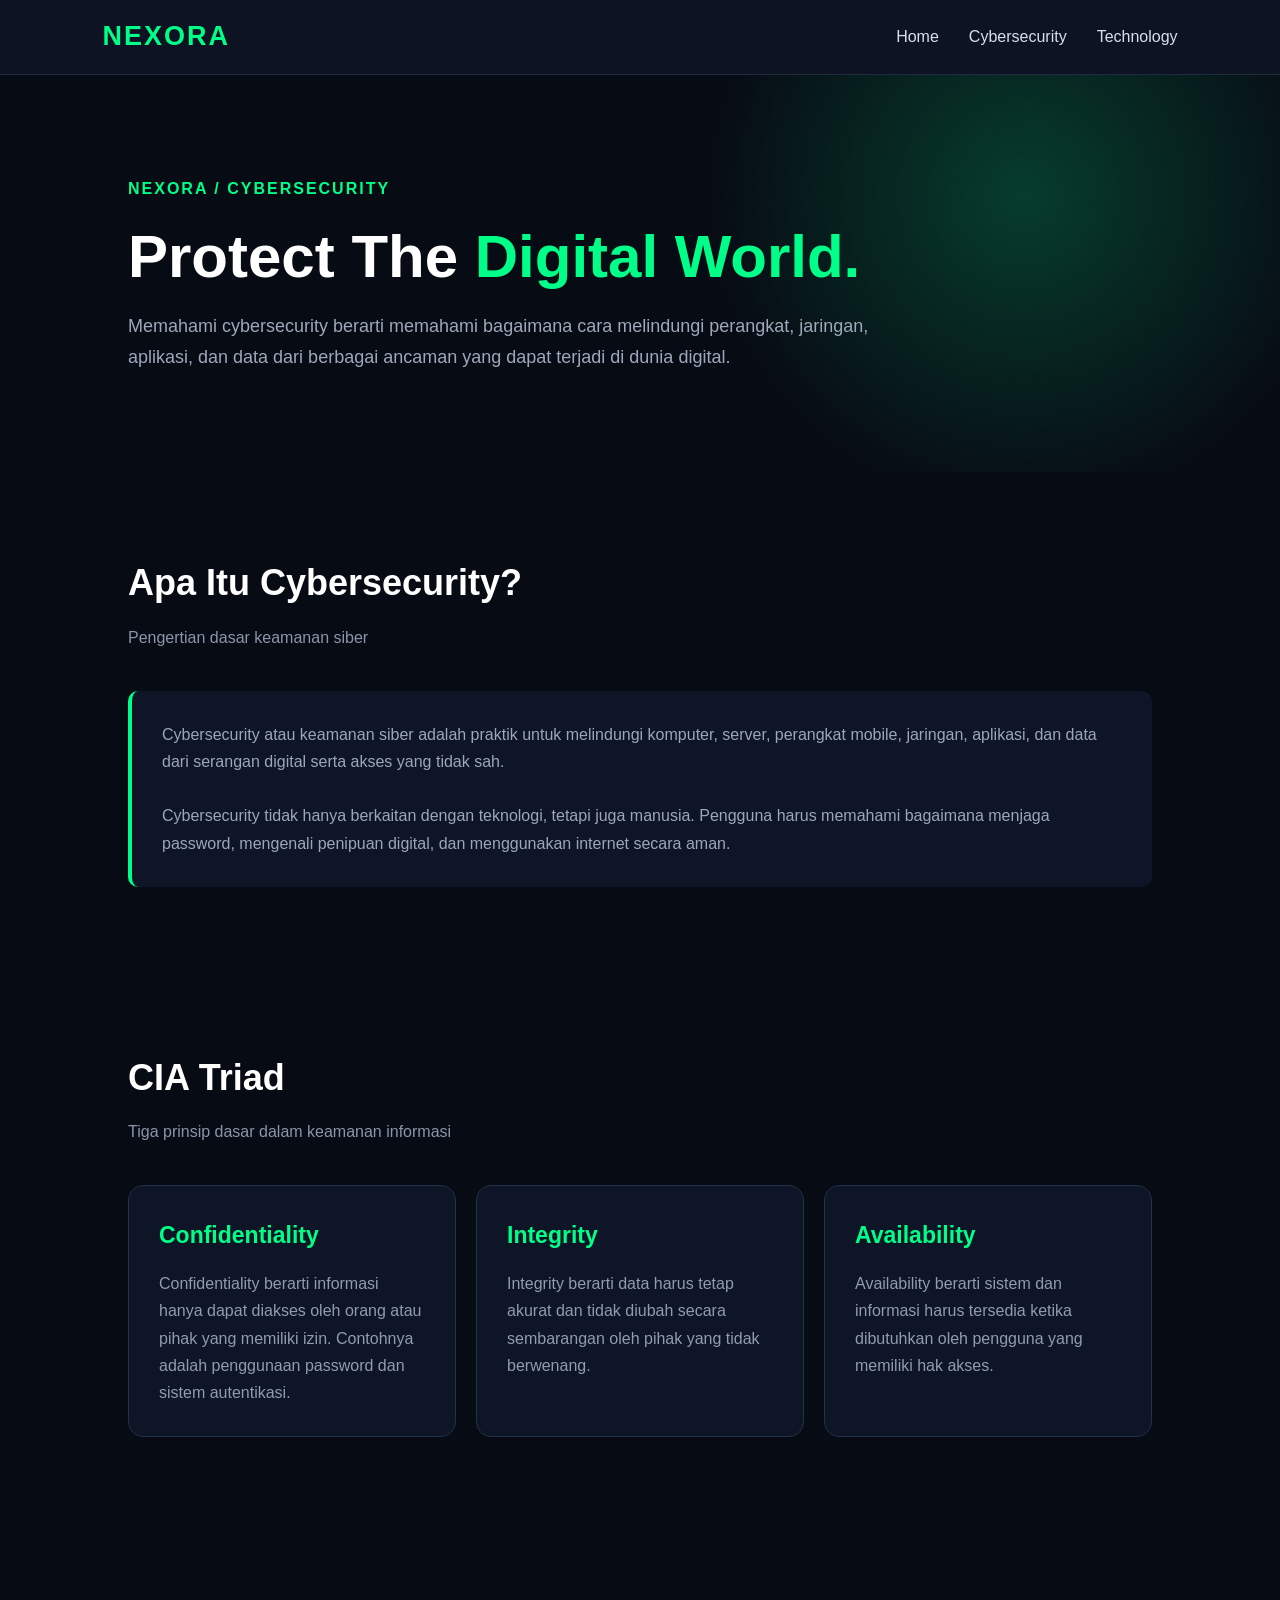
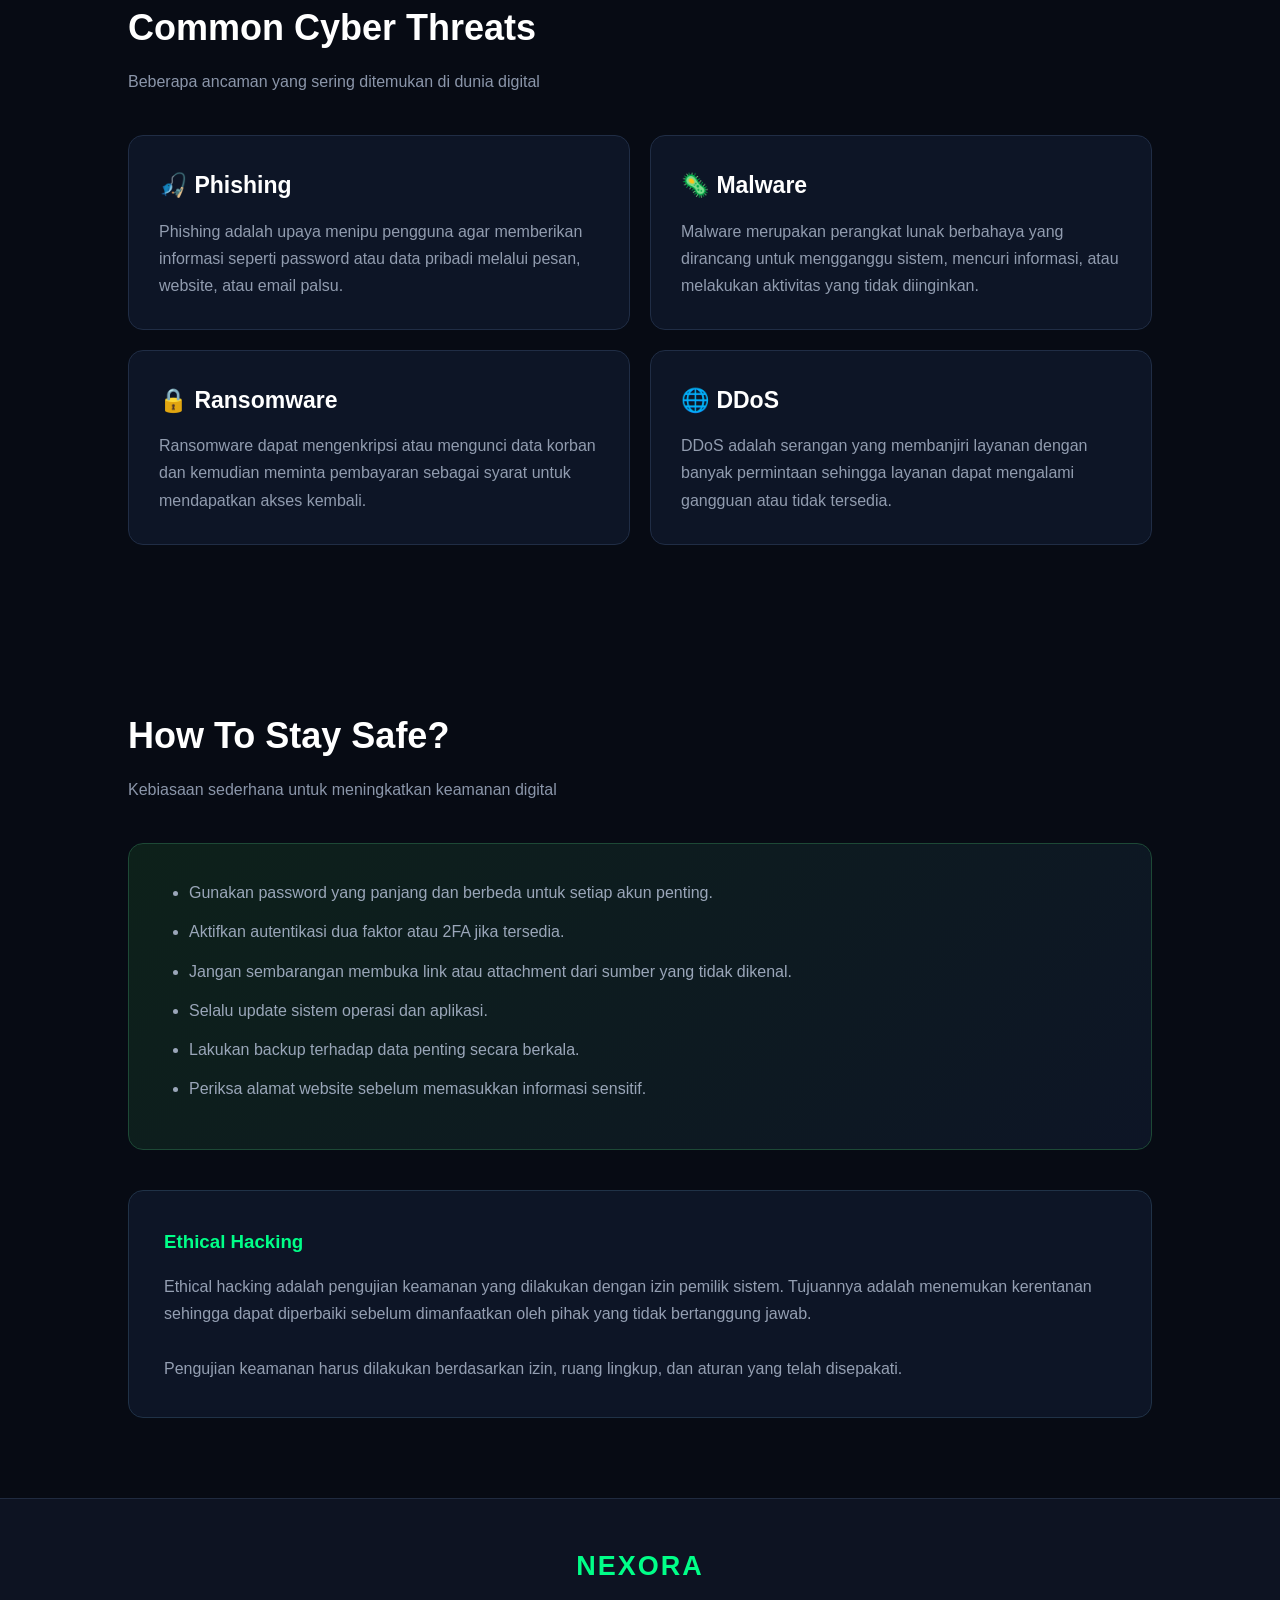
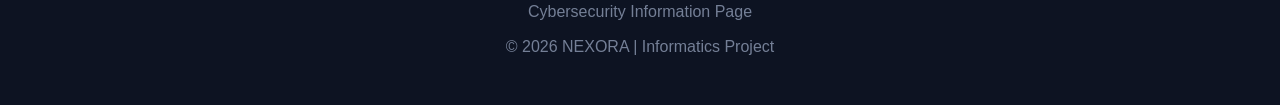
==== cybersecurity.html @ 6691d307 "Add files via upload" ====
<!DOCTYPE html>
<html lang="id">
<head>

    <meta charset="UTF-8">

    <meta name="viewport" content="width=device-width, initial-scale=1.0">

    <title>NEXORA | Cybersecurity</title>

    <style>

        * {
            margin: 0;
            padding: 0;
            box-sizing: border-box;
            font-family: Arial, sans-serif;
        }

        body {
            background: #070b14;
            color: white;
            line-height: 1.7;
        }

        nav {
            height: 75px;
            padding: 0 8%;

            display: flex;
            justify-content: space-between;
            align-items: center;

            background: #0d1322;
            border-bottom: 1px solid #202b40;

            position: sticky;
            top: 0;
            z-index: 100;
        }

        .logo {
            color: #00ff88;
            font-size: 27px;
            font-weight: bold;
            letter-spacing: 2px;
        }

        nav ul {
            display: flex;
            list-style: none;
            gap: 30px;
        }

        nav a {
            color: #d8deeb;
            text-decoration: none;
            transition: 0.3s;
        }

        nav a:hover {
            color: #00ff88;
        }

        /* HERO */

        .hero {
            padding: 100px 10%;

            background:
                radial-gradient(circle at 80% 30%, #063d2c, transparent 30%),
                #070b14;
        }

        .label {
            color: #00ff88;
            font-weight: bold;
            letter-spacing: 2px;
            margin-bottom: 20px;
        }

        .hero h1 {
            font-size: 60px;
            line-height: 1.15;
            margin-bottom: 20px;
        }

        .hero h1 span {
            color: #00ff88;
        }

        .hero p {
            max-width: 800px;
            color: #9da8bb;
            font-size: 18px;
        }

        /* SECTION */

        .section {
            padding: 80px 10%;
        }

        .section-title {
            margin-bottom: 40px;
        }

        .section-title h2 {
            font-size: 36px;
            margin-bottom: 10px;
        }

        .section-title p {
            color: #8b96aa;
        }

        /* DEFINITION */

        .definition {
            background: #0d1526;

            border-left: 4px solid #00ff88;

            padding: 30px;

            border-radius: 10px;
        }

        .definition p {
            color: #9ca7b9;
        }

        /* CIA */

        .cia {
            display: grid;
            grid-template-columns: repeat(3, 1fr);
            gap: 20px;
        }

        .cia-card {
            background: #0d1526;
            border: 1px solid #203247;

            padding: 30px;
            border-radius: 15px;

            transition: 0.3s;
        }

        .cia-card:hover {
            transform: translateY(-7px);
            border-color: #00ff88;
        }

        .cia-card h3 {
            color: #00ff88;
            font-size: 23px;
            margin-bottom: 15px;
        }

        .cia-card p {
            color: #919caf;
        }

        /* THREATS */

        .threats {
            display: grid;
            grid-template-columns: repeat(2, 1fr);
            gap: 20px;
        }

        .threat {
            background: #0d1526;
            border: 1px solid #202d45;

            padding: 30px;
            border-radius: 15px;

            transition: 0.3s;
        }

        .threat:hover {
            transform: translateY(-6px);
            border-color: #00ff88;
        }

        .threat h3 {
            margin-bottom: 12px;
            font-size: 23px;
        }

        .threat p {
            color: #919caf;
        }

        /* SECURITY TIPS */

        .tips {
            background: linear-gradient(
                135deg,
                #0d211a,
                #0d1526
            );

            border: 1px solid #1d4936;

            border-radius: 15px;

            padding: 35px;
        }

        .tips ul {
            padding-left: 25px;
            color: #9aa6b9;
        }

        .tips li {
            margin-bottom: 12px;
        }

        /* ETHICAL */

        .ethical {
            margin-top: 40px;

            padding: 35px;

            background: #0d1526;

            border: 1px solid #203247;

            border-radius: 15px;
        }

        .ethical h3 {
            color: #00ff88;
            margin-bottom: 15px;
        }

        .ethical p {
            color: #949fb2;
        }

        /* FOOTER */

        footer {
            padding: 45px 10%;

            text-align: center;

            background: #0d1322;

            border-top: 1px solid #202b40;
        }

        footer p {
            color: #747f96;
            margin-top: 8px;
        }

        @media (max-width: 800px) {

            nav ul {
                gap: 12px;
                font-size: 13px;
            }

            .hero h1 {
                font-size: 45px;
            }

            .cia,
            .threats {
                grid-template-columns: 1fr;
            }

        }

    </style>

</head>

<body>

    <!-- NAVBAR -->

    <nav>

        <div class="logo">NEXORA</div>

        <ul>

            <li>
                <a href="index.html">Home</a>
            </li>

            <li>
                <a href="cybersecurity.html">Cybersecurity</a>
            </li>

            <li>
                <a href="technology.html">Technology</a>
            </li>

        </ul>

    </nav>


    <!-- HERO -->

    <section class="hero">

        <div class="label">
            NEXORA / CYBERSECURITY
        </div>

        <h1>
            Protect The
            <span>Digital World.</span>
        </h1>

        <p>
            Memahami cybersecurity berarti memahami bagaimana cara
            melindungi perangkat, jaringan, aplikasi, dan data dari
            berbagai ancaman yang dapat terjadi di dunia digital.
        </p>

    </section>


    <!-- PENGERTIAN -->

    <section class="section">

        <div class="section-title">

            <h2>Apa Itu Cybersecurity?</h2>

            <p>
                Pengertian dasar keamanan siber
            </p>

        </div>


        <div class="definition">

            <p>
                Cybersecurity atau keamanan siber adalah praktik untuk
                melindungi komputer, server, perangkat mobile, jaringan,
                aplikasi, dan data dari serangan digital serta akses
                yang tidak sah.
            </p>

            <br>

            <p>
                Cybersecurity tidak hanya berkaitan dengan teknologi,
                tetapi juga manusia. Pengguna harus memahami bagaimana
                menjaga password, mengenali penipuan digital, dan
                menggunakan internet secara aman.
            </p>

        </div>

    </section>


    <!-- TUJUAN -->

    <section class="section">

        <div class="section-title">

            <h2>CIA Triad</h2>

            <p>
                Tiga prinsip dasar dalam keamanan informasi
            </p>

        </div>


        <div class="cia">

            <div class="cia-card">

                <h3>Confidentiality</h3>

                <p>
                    Confidentiality berarti informasi hanya dapat
                    diakses oleh orang atau pihak yang memiliki
                    izin. Contohnya adalah penggunaan password dan
                    sistem autentikasi.
                </p>

            </div>


            <div class="cia-card">

                <h3>Integrity</h3>

                <p>
                    Integrity berarti data harus tetap akurat dan
                    tidak diubah secara sembarangan oleh pihak
                    yang tidak berwenang.
                </p>

            </div>


            <div class="cia-card">

                <h3>Availability</h3>

                <p>
                    Availability berarti sistem dan informasi harus
                    tersedia ketika dibutuhkan oleh pengguna yang
                    memiliki hak akses.
                </p>

            </div>

        </div>

    </section>


    <!-- ANCAMAN -->

    <section class="section">

        <div class="section-title">

            <h2>Common Cyber Threats</h2>

            <p>
                Beberapa ancaman yang sering ditemukan di dunia digital
            </p>

        </div>


        <div class="threats">

            <div class="threat">

                <h3>🎣 Phishing</h3>

                <p>
                    Phishing adalah upaya menipu pengguna agar memberikan
                    informasi seperti password atau data pribadi melalui
                    pesan, website, atau email palsu.
                </p>

            </div>


            <div class="threat">

                <h3>🦠 Malware</h3>

                <p>
                    Malware merupakan perangkat lunak berbahaya yang
                    dirancang untuk mengganggu sistem, mencuri informasi,
                    atau melakukan aktivitas yang tidak diinginkan.
                </p>

            </div>


            <div class="threat">

                <h3>🔒 Ransomware</h3>

                <p>
                    Ransomware dapat mengenkripsi atau mengunci data korban
                    dan kemudian meminta pembayaran sebagai syarat untuk
                    mendapatkan akses kembali.
                </p>

            </div>


            <div class="threat">

                <h3>🌐 DDoS</h3>

                <p>
                    DDoS adalah serangan yang membanjiri layanan dengan
                    banyak permintaan sehingga layanan dapat mengalami
                    gangguan atau tidak tersedia.
                </p>

            </div>

        </div>

    </section>


    <!-- TIPS -->

    <section class="section">

        <div class="section-title">

            <h2>How To Stay Safe?</h2>

            <p>
                Kebiasaan sederhana untuk meningkatkan keamanan digital
            </p>

        </div>


        <div class="tips">

            <ul>

                <li>
                    Gunakan password yang panjang dan berbeda untuk
                    setiap akun penting.
                </li>

                <li>
                    Aktifkan autentikasi dua faktor atau 2FA jika tersedia.
                </li>

                <li>
                    Jangan sembarangan membuka link atau attachment
                    dari sumber yang tidak dikenal.
                </li>

                <li>
                    Selalu update sistem operasi dan aplikasi.
                </li>

                <li>
                    Lakukan backup terhadap data penting secara berkala.
                </li>

                <li>
                    Periksa alamat website sebelum memasukkan informasi
                    sensitif.
                </li>

            </ul>

        </div>


        <div class="ethical">

            <h3>Ethical Hacking</h3>

            <p>
                Ethical hacking adalah pengujian keamanan yang dilakukan
                dengan izin pemilik sistem. Tujuannya adalah menemukan
                kerentanan sehingga dapat diperbaiki sebelum dimanfaatkan
                oleh pihak yang tidak bertanggung jawab.
            </p>

            <br>

            <p>
                Pengujian keamanan harus dilakukan berdasarkan izin,
                ruang lingkup, dan aturan yang telah disepakati.
            </p>

        </div>

    </section>


    <!-- FOOTER -->

    <footer>

        <div class="logo">NEXORA</div>

        <p>
            Cybersecurity Information Page
        </p>

        <p>
            © 2026 NEXORA | Informatics Project
        </p>

    </footer>

</body>
</html>
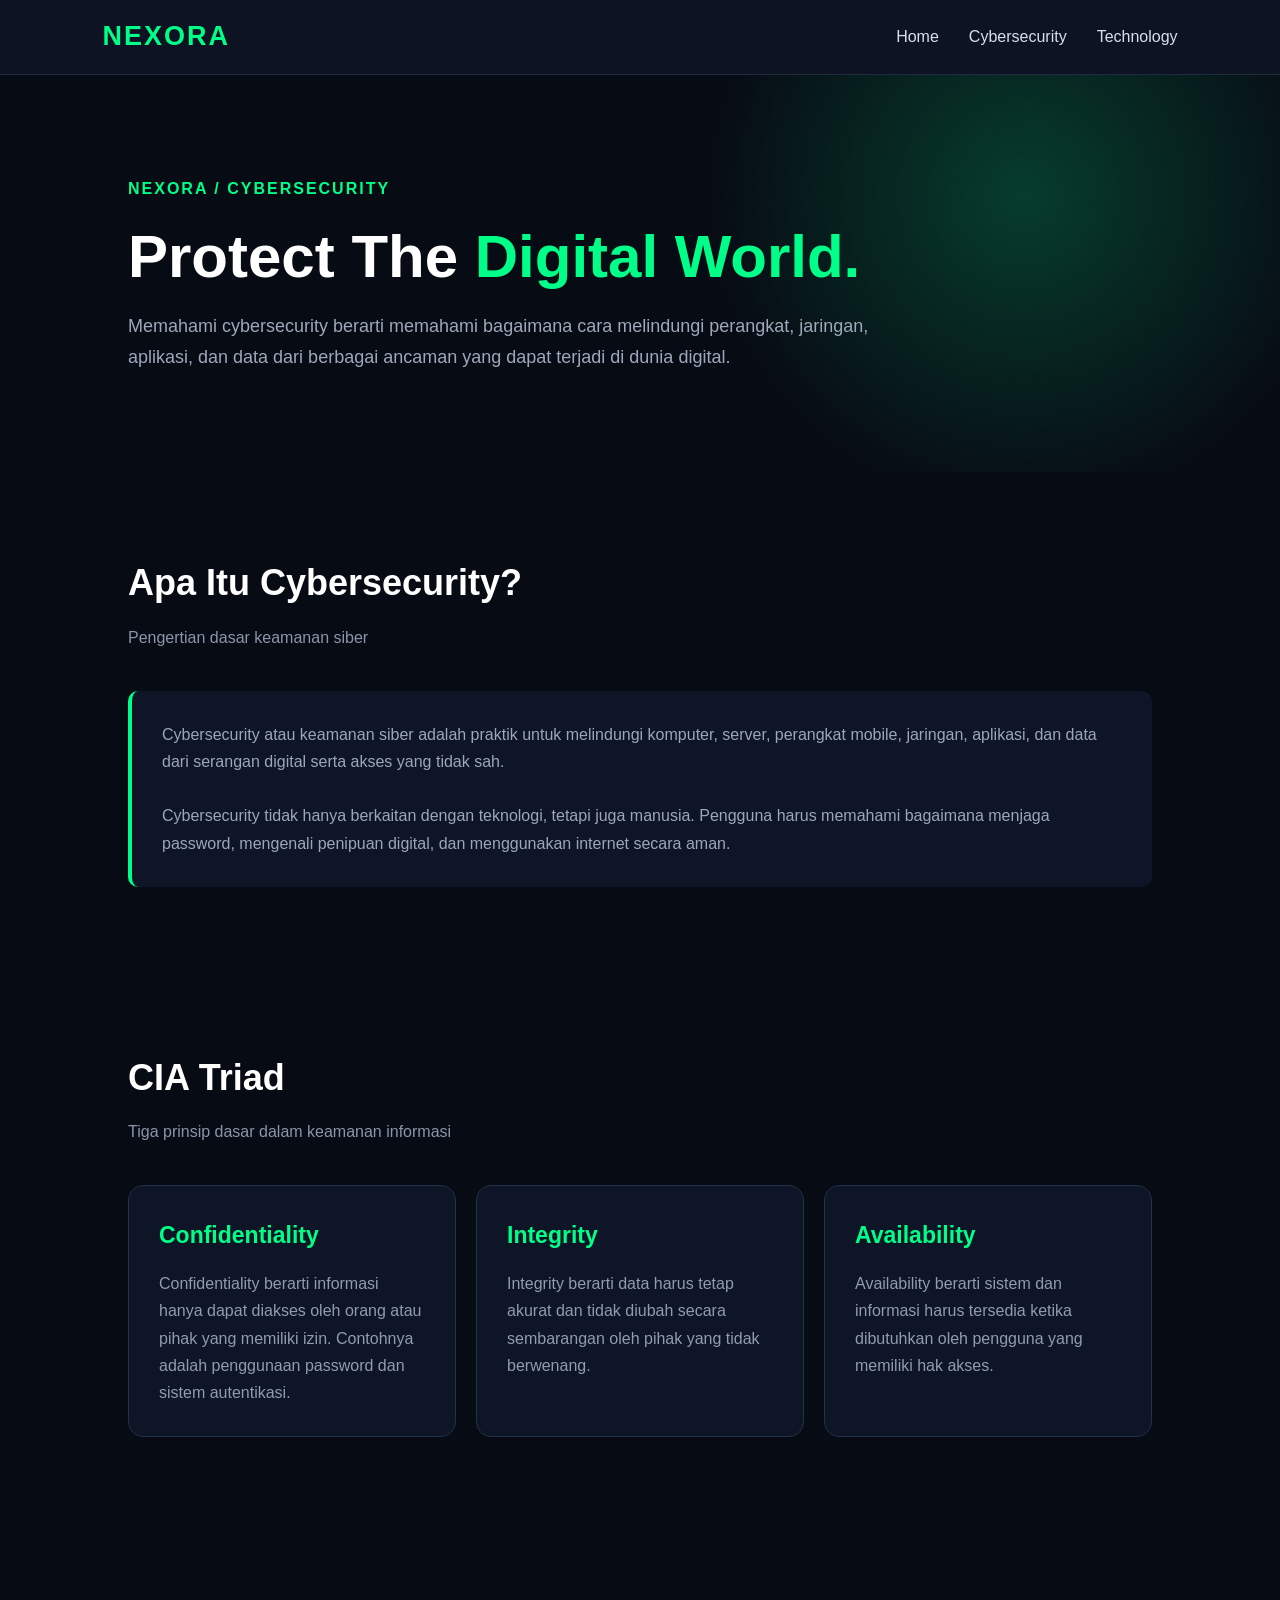
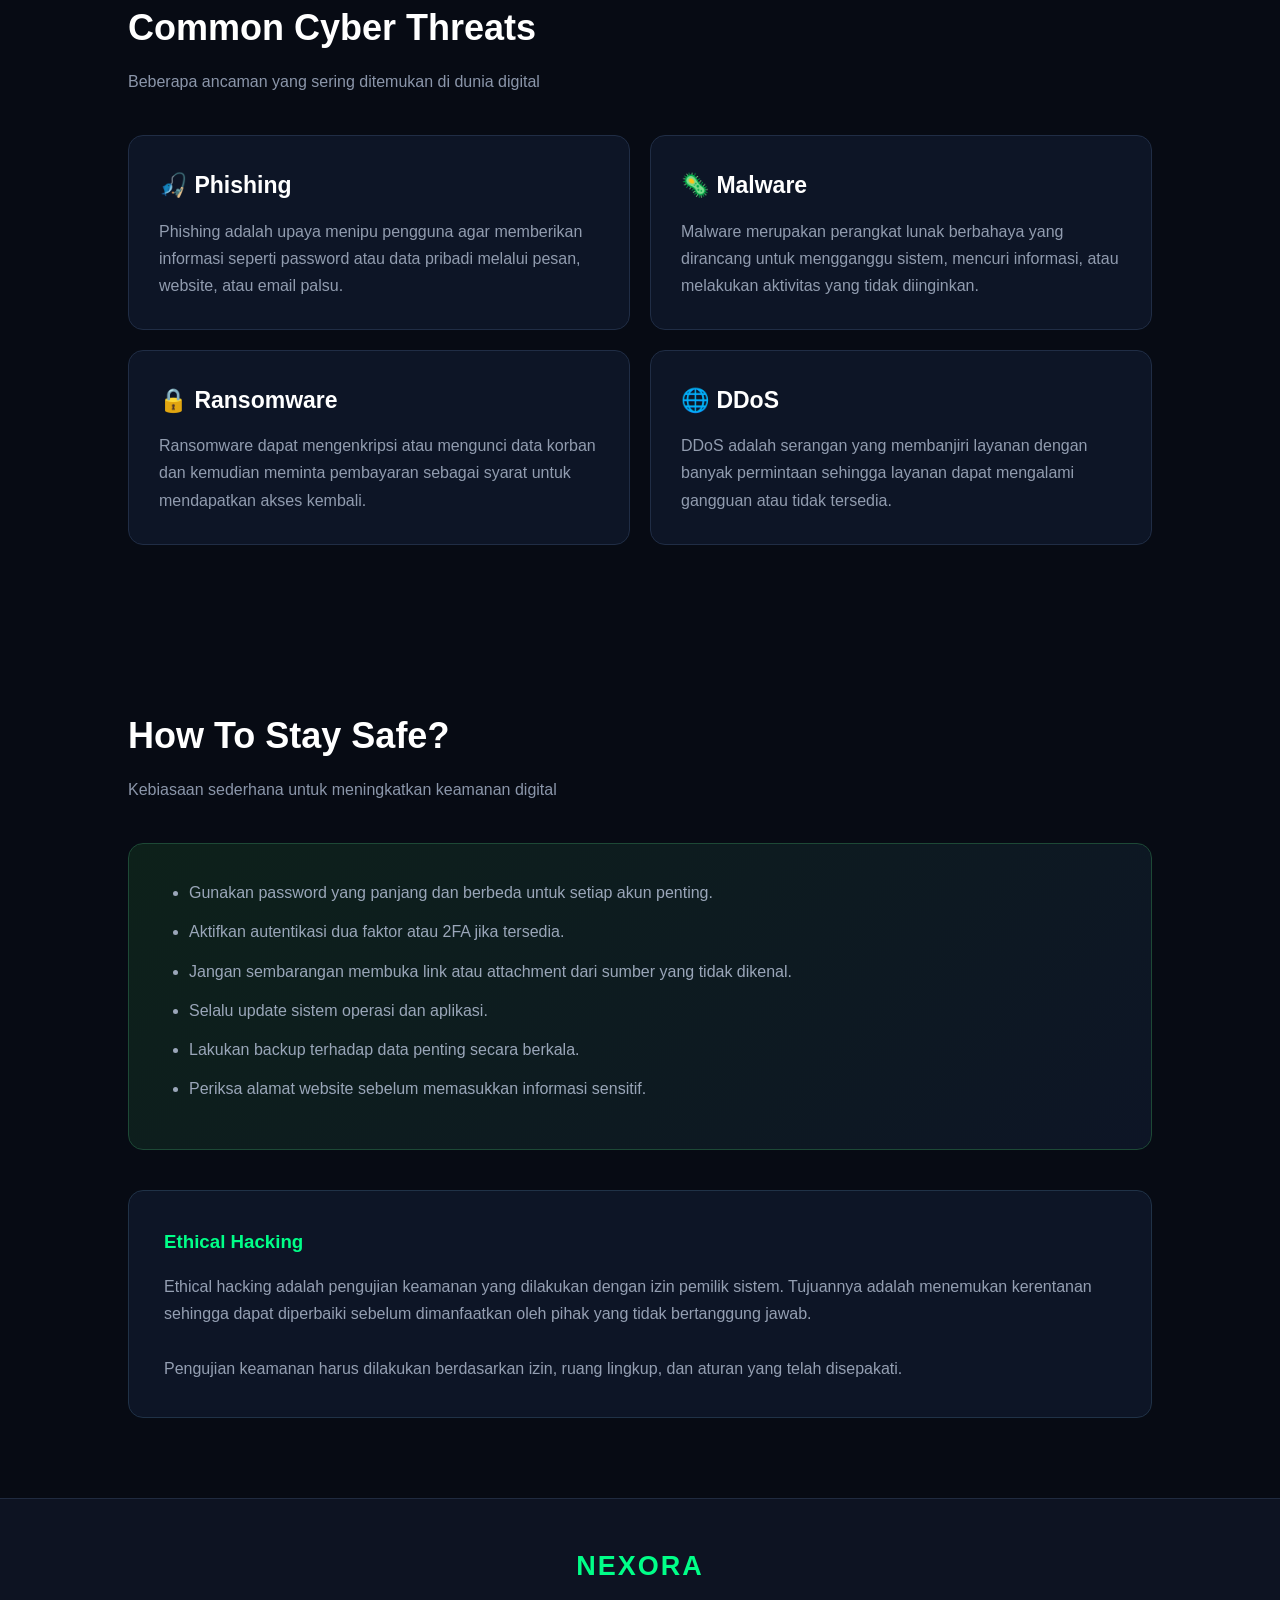
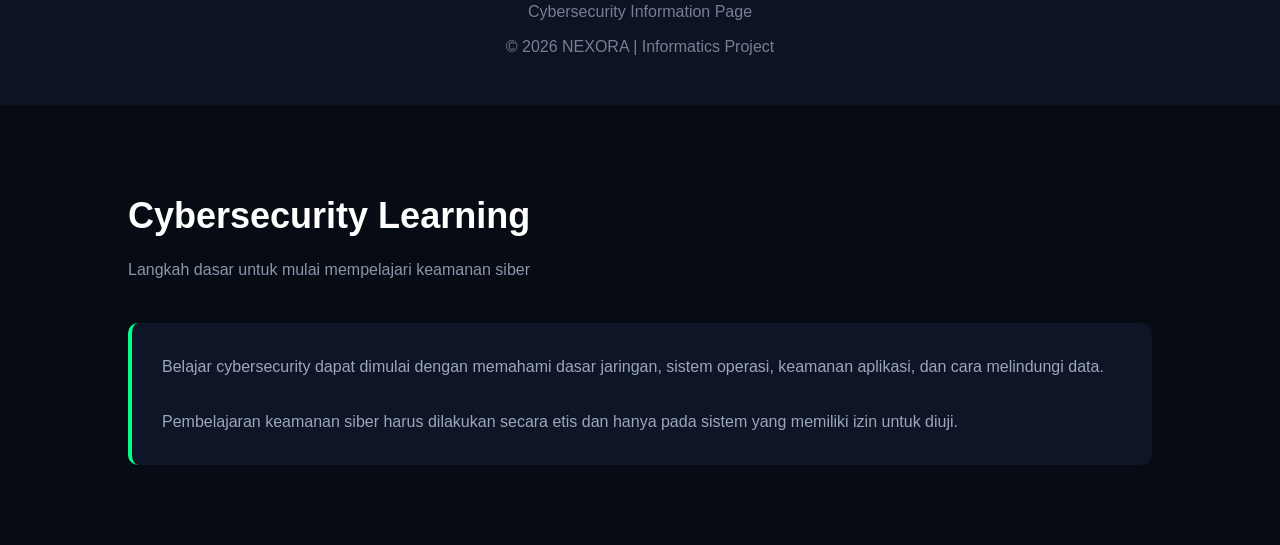
==== commit aecceabc: "Update cybersecurity.html" ====
--- a/cybersecurity.html
+++ b/cybersecurity.html
@@ -592,6 +592,27 @@
         </p>
 
     </footer>
-
+    
+<section class="section">
+    <div class="section-title">
+        <h2>Cybersecurity Learning</h2>
+        <p>Langkah dasar untuk mulai mempelajari keamanan siber</p>
+    </div>
+
+    <div class="definition">
+        <p>
+            Belajar cybersecurity dapat dimulai dengan memahami dasar jaringan,
+            sistem operasi, keamanan aplikasi, dan cara melindungi data.
+        </p>
+
+        <br>
+
+        <p>
+            Pembelajaran keamanan siber harus dilakukan secara etis dan hanya
+            pada sistem yang memiliki izin untuk diuji.
+        </p>
+    </div>
+</section>
+    
 </body>
-</html>+</html>
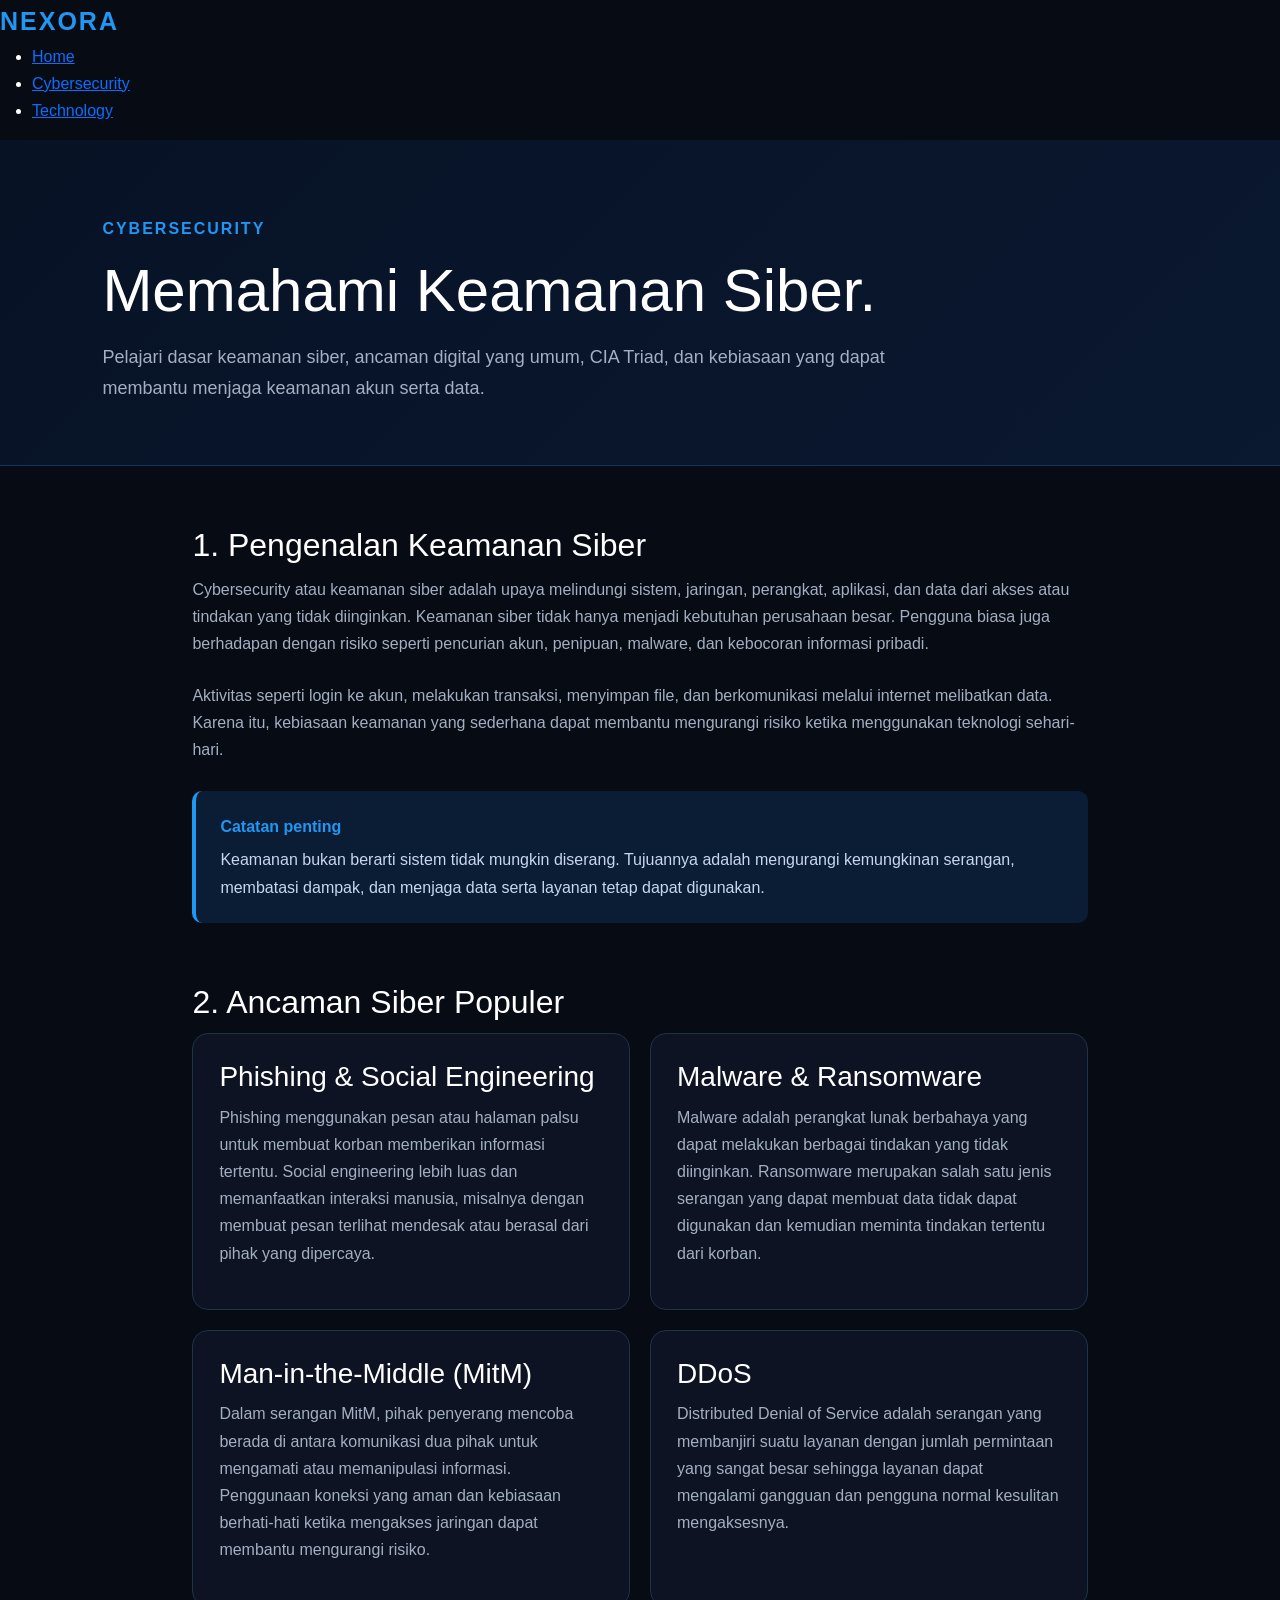
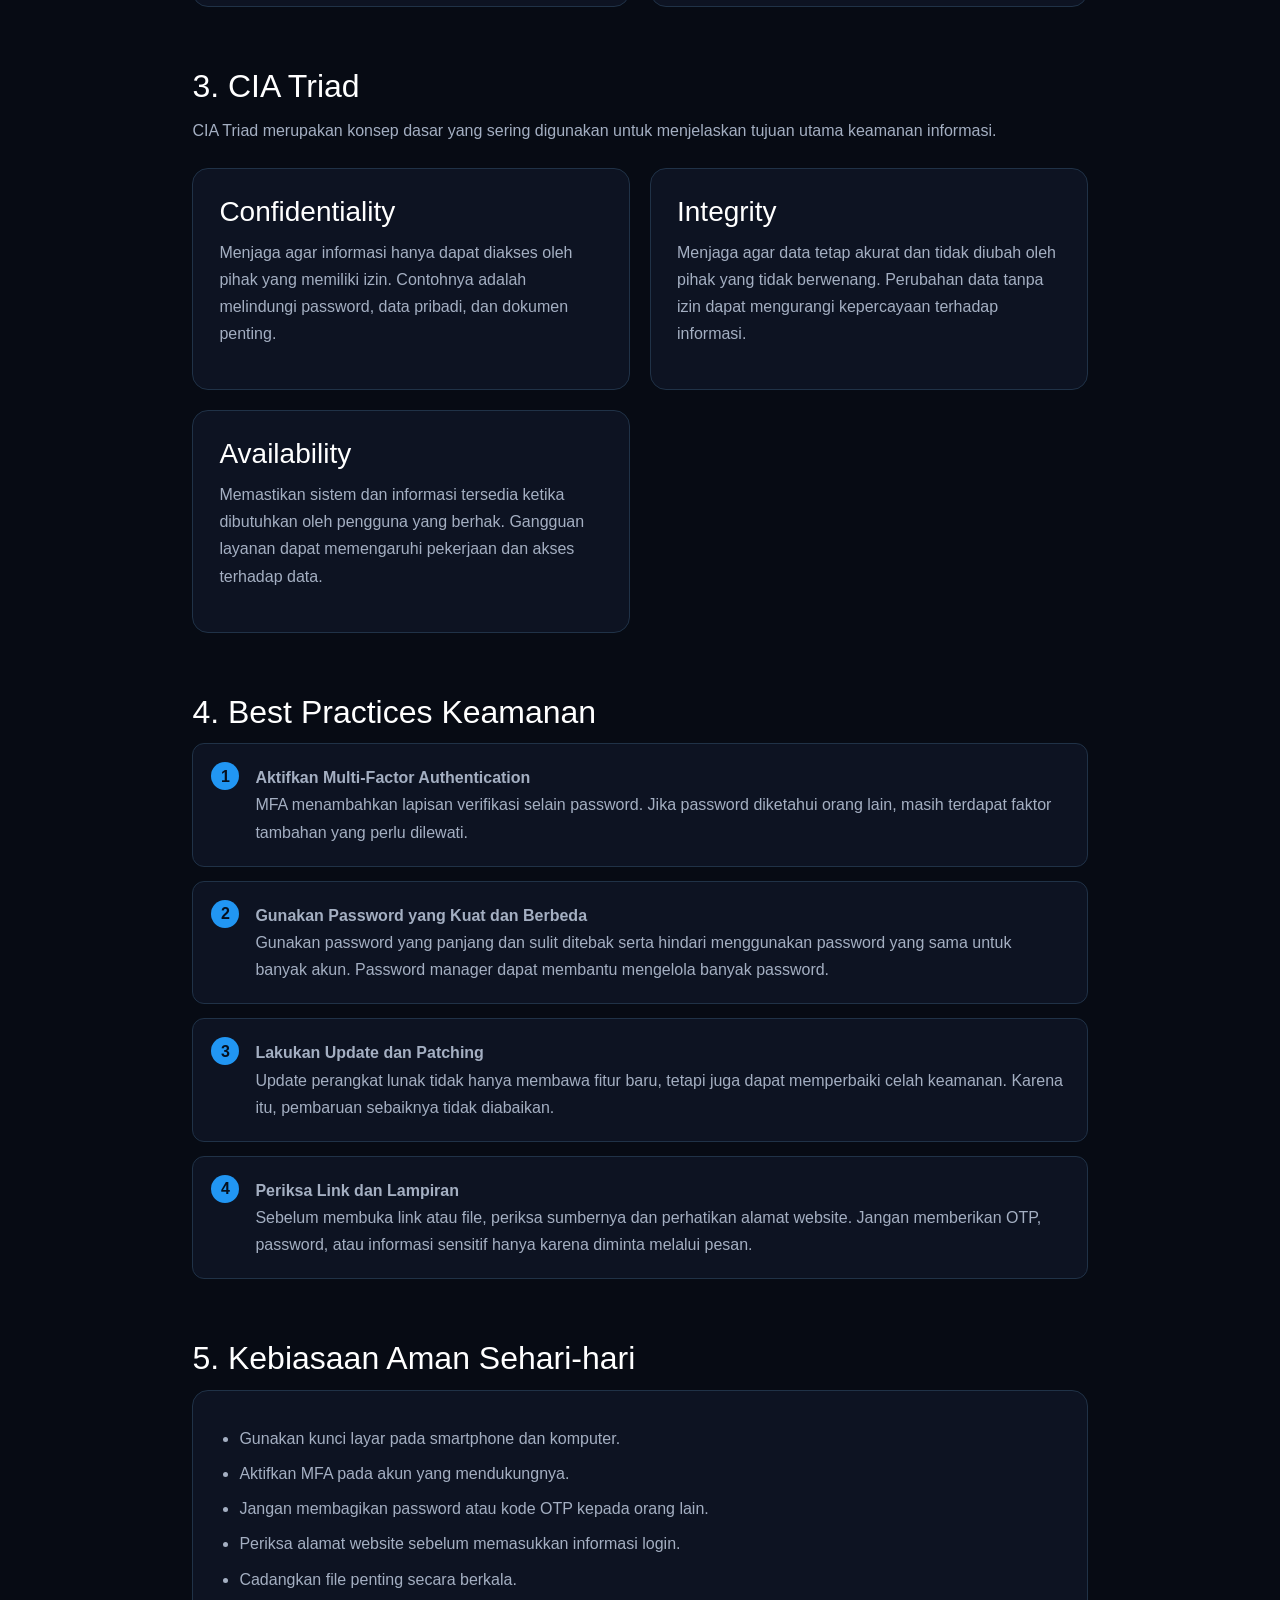
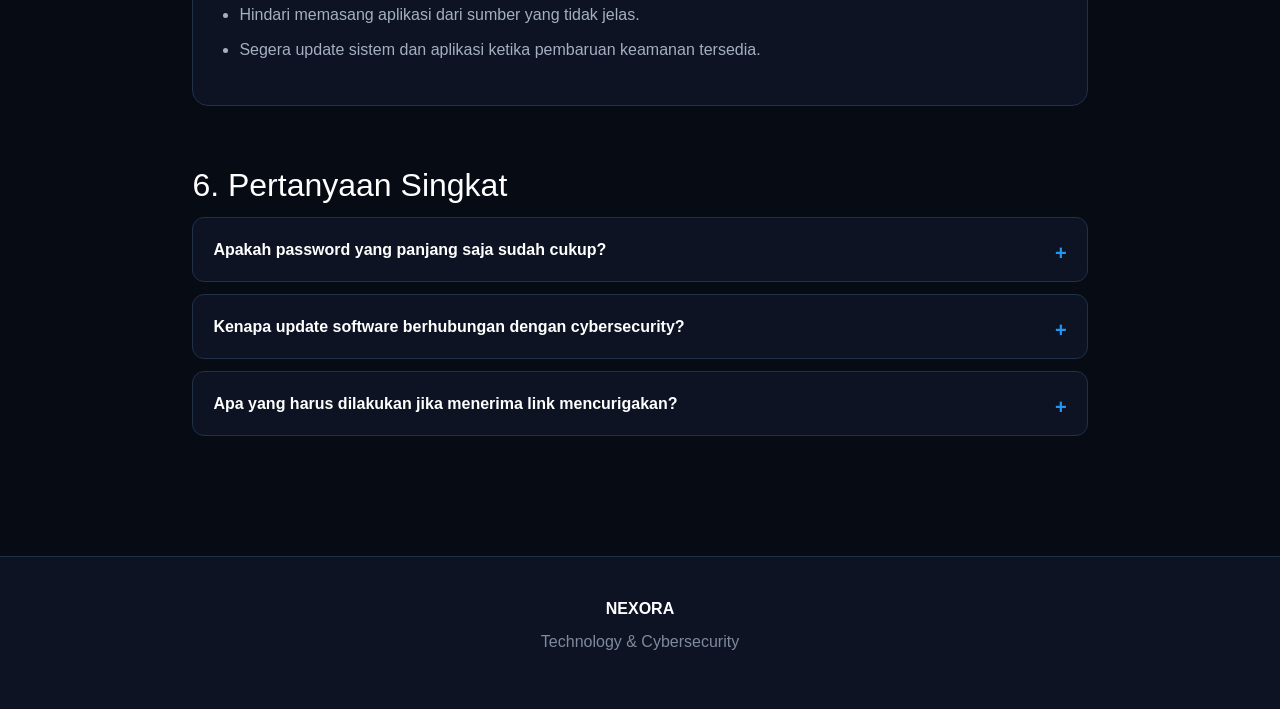
==== commit 7e582902: "Pengembangan website NEXORA" ====
--- a/cybersecurity.html
+++ b/cybersecurity.html
@@ -1,618 +1,165 @@
-<!DOCTYPE html>
-<html lang="id">
-<head>
-
-    <meta charset="UTF-8">
-
-    <meta name="viewport" content="width=device-width, initial-scale=1.0">
-
-    <title>NEXORA | Cybersecurity</title>
-
-    <style>
-
-        * {
-            margin: 0;
-            padding: 0;
-            box-sizing: border-box;
-            font-family: Arial, sans-serif;
-        }
-
-        body {
-            background: #070b14;
-            color: white;
-            line-height: 1.7;
-        }
-
-        nav {
-            height: 75px;
-            padding: 0 8%;
-
-            display: flex;
-            justify-content: space-between;
-            align-items: center;
-
-            background: #0d1322;
-            border-bottom: 1px solid #202b40;
-
-            position: sticky;
-            top: 0;
-            z-index: 100;
-        }
-
-        .logo {
-            color: #00ff88;
-            font-size: 27px;
-            font-weight: bold;
-            letter-spacing: 2px;
-        }
-
-        nav ul {
-            display: flex;
-            list-style: none;
-            gap: 30px;
-        }
-
-        nav a {
-            color: #d8deeb;
-            text-decoration: none;
-            transition: 0.3s;
-        }
-
-        nav a:hover {
-            color: #00ff88;
-        }
-
-        /* HERO */
-
-        .hero {
-            padding: 100px 10%;
-
-            background:
-                radial-gradient(circle at 80% 30%, #063d2c, transparent 30%),
-                #070b14;
-        }
-
-        .label {
-            color: #00ff88;
-            font-weight: bold;
-            letter-spacing: 2px;
-            margin-bottom: 20px;
-        }
-
-        .hero h1 {
-            font-size: 60px;
-            line-height: 1.15;
-            margin-bottom: 20px;
-        }
-
-        .hero h1 span {
-            color: #00ff88;
-        }
-
-        .hero p {
-            max-width: 800px;
-            color: #9da8bb;
-            font-size: 18px;
-        }
-
-        /* SECTION */
-
-        .section {
-            padding: 80px 10%;
-        }
-
-        .section-title {
-            margin-bottom: 40px;
-        }
-
-        .section-title h2 {
-            font-size: 36px;
-            margin-bottom: 10px;
-        }
-
-        .section-title p {
-            color: #8b96aa;
-        }
-
-        /* DEFINITION */
-
-        .definition {
-            background: #0d1526;
-
-            border-left: 4px solid #00ff88;
-
-            padding: 30px;
-
-            border-radius: 10px;
-        }
-
-        .definition p {
-            color: #9ca7b9;
-        }
-
-        /* CIA */
-
-        .cia {
-            display: grid;
-            grid-template-columns: repeat(3, 1fr);
-            gap: 20px;
-        }
-
-        .cia-card {
-            background: #0d1526;
-            border: 1px solid #203247;
-
-            padding: 30px;
-            border-radius: 15px;
-
-            transition: 0.3s;
-        }
-
-        .cia-card:hover {
-            transform: translateY(-7px);
-            border-color: #00ff88;
-        }
-
-        .cia-card h3 {
-            color: #00ff88;
-            font-size: 23px;
-            margin-bottom: 15px;
-        }
-
-        .cia-card p {
-            color: #919caf;
-        }
-
-        /* THREATS */
-
-        .threats {
-            display: grid;
-            grid-template-columns: repeat(2, 1fr);
-            gap: 20px;
-        }
-
-        .threat {
-            background: #0d1526;
-            border: 1px solid #202d45;
-
-            padding: 30px;
-            border-radius: 15px;
-
-            transition: 0.3s;
-        }
-
-        .threat:hover {
-            transform: translateY(-6px);
-            border-color: #00ff88;
-        }
-
-        .threat h3 {
-            margin-bottom: 12px;
-            font-size: 23px;
-        }
-
-        .threat p {
-            color: #919caf;
-        }
-
-        /* SECURITY TIPS */
-
-        .tips {
-            background: linear-gradient(
-                135deg,
-                #0d211a,
-                #0d1526
-            );
-
-            border: 1px solid #1d4936;
-
-            border-radius: 15px;
-
-            padding: 35px;
-        }
-
-        .tips ul {
-            padding-left: 25px;
-            color: #9aa6b9;
-        }
-
-        .tips li {
-            margin-bottom: 12px;
-        }
-
-        /* ETHICAL */
-
-        .ethical {
-            margin-top: 40px;
-
-            padding: 35px;
-
-            background: #0d1526;
-
-            border: 1px solid #203247;
-
-            border-radius: 15px;
-        }
-
-        .ethical h3 {
-            color: #00ff88;
-            margin-bottom: 15px;
-        }
-
-        .ethical p {
-            color: #949fb2;
-        }
-
-        /* FOOTER */
-
-        footer {
-            padding: 45px 10%;
-
-            text-align: center;
-
-            background: #0d1322;
-
-            border-top: 1px solid #202b40;
-        }
-
-        footer p {
-            color: #747f96;
-            margin-top: 8px;
-        }
-
-        @media (max-width: 800px) {
-
-            nav ul {
-                gap: 12px;
-                font-size: 13px;
-            }
-
-            .hero h1 {
-                font-size: 45px;
-            }
-
-            .cia,
-            .threats {
-                grid-template-columns: 1fr;
-            }
-
-        }
-
-    </style>
-
-</head>
-
-<body>
-
-    <!-- NAVBAR -->
-
-    <nav>
-
-        <div class="logo">NEXORA</div>
-
-        <ul>
-
-            <li>
-                <a href="index.html">Home</a>
-            </li>
-
-            <li>
-                <a href="cybersecurity.html">Cybersecurity</a>
-            </li>
-
-            <li>
-                <a href="technology.html">Technology</a>
-            </li>
-
-        </ul>
-
-    </nav>
-
-
-    <!-- HERO -->
-
-    <section class="hero">
-
-        <div class="label">
-            NEXORA / CYBERSECURITY
-        </div>
-
-        <h1>
-            Protect The
-            <span>Digital World.</span>
-        </h1>
-
-        <p>
-            Memahami cybersecurity berarti memahami bagaimana cara
-            melindungi perangkat, jaringan, aplikasi, dan data dari
-            berbagai ancaman yang dapat terjadi di dunia digital.
-        </p>
-
-    </section>
-
-
-    <!-- PENGERTIAN -->
-
-    <section class="section">
-
-        <div class="section-title">
-
-            <h2>Apa Itu Cybersecurity?</h2>
-
-            <p>
-                Pengertian dasar keamanan siber
-            </p>
-
-        </div>
-
-
-        <div class="definition">
-
-            <p>
-                Cybersecurity atau keamanan siber adalah praktik untuk
-                melindungi komputer, server, perangkat mobile, jaringan,
-                aplikasi, dan data dari serangan digital serta akses
-                yang tidak sah.
-            </p>
-
-            <br>
-
-            <p>
-                Cybersecurity tidak hanya berkaitan dengan teknologi,
-                tetapi juga manusia. Pengguna harus memahami bagaimana
-                menjaga password, mengenali penipuan digital, dan
-                menggunakan internet secara aman.
-            </p>
-
-        </div>
-
-    </section>
-
-
-    <!-- TUJUAN -->
-
-    <section class="section">
-
-        <div class="section-title">
-
-            <h2>CIA Triad</h2>
-
-            <p>
-                Tiga prinsip dasar dalam keamanan informasi
-            </p>
-
-        </div>
-
-
-        <div class="cia">
-
-            <div class="cia-card">
-
-                <h3>Confidentiality</h3>
-
-                <p>
-                    Confidentiality berarti informasi hanya dapat
-                    diakses oleh orang atau pihak yang memiliki
-                    izin. Contohnya adalah penggunaan password dan
-                    sistem autentikasi.
-                </p>
-
-            </div>
-
-
-            <div class="cia-card">
-
-                <h3>Integrity</h3>
-
-                <p>
-                    Integrity berarti data harus tetap akurat dan
-                    tidak diubah secara sembarangan oleh pihak
-                    yang tidak berwenang.
-                </p>
-
-            </div>
-
-
-            <div class="cia-card">
-
-                <h3>Availability</h3>
-
-                <p>
-                    Availability berarti sistem dan informasi harus
-                    tersedia ketika dibutuhkan oleh pengguna yang
-                    memiliki hak akses.
-                </p>
-
-            </div>
-
-        </div>
-
-    </section>
-
-
-    <!-- ANCAMAN -->
-
-    <section class="section">
-
-        <div class="section-title">
-
-            <h2>Common Cyber Threats</h2>
-
-            <p>
-                Beberapa ancaman yang sering ditemukan di dunia digital
-            </p>
-
-        </div>
-
-
-        <div class="threats">
-
-            <div class="threat">
-
-                <h3>🎣 Phishing</h3>
-
-                <p>
-                    Phishing adalah upaya menipu pengguna agar memberikan
-                    informasi seperti password atau data pribadi melalui
-                    pesan, website, atau email palsu.
-                </p>
-
-            </div>
-
-
-            <div class="threat">
-
-                <h3>🦠 Malware</h3>
-
-                <p>
-                    Malware merupakan perangkat lunak berbahaya yang
-                    dirancang untuk mengganggu sistem, mencuri informasi,
-                    atau melakukan aktivitas yang tidak diinginkan.
-                </p>
-
-            </div>
-
-
-            <div class="threat">
-
-                <h3>🔒 Ransomware</h3>
-
-                <p>
-                    Ransomware dapat mengenkripsi atau mengunci data korban
-                    dan kemudian meminta pembayaran sebagai syarat untuk
-                    mendapatkan akses kembali.
-                </p>
-
-            </div>
-
-
-            <div class="threat">
-
-                <h3>🌐 DDoS</h3>
-
-                <p>
-                    DDoS adalah serangan yang membanjiri layanan dengan
-                    banyak permintaan sehingga layanan dapat mengalami
-                    gangguan atau tidak tersedia.
-                </p>
-
-            </div>
-
-        </div>
-
-    </section>
-
-
-    <!-- TIPS -->
-
-    <section class="section">
-
-        <div class="section-title">
-
-            <h2>How To Stay Safe?</h2>
-
-            <p>
-                Kebiasaan sederhana untuk meningkatkan keamanan digital
-            </p>
-
-        </div>
-
-
-        <div class="tips">
-
-            <ul>
-
-                <li>
-                    Gunakan password yang panjang dan berbeda untuk
-                    setiap akun penting.
-                </li>
-
-                <li>
-                    Aktifkan autentikasi dua faktor atau 2FA jika tersedia.
-                </li>
-
-                <li>
-                    Jangan sembarangan membuka link atau attachment
-                    dari sumber yang tidak dikenal.
-                </li>
-
-                <li>
-                    Selalu update sistem operasi dan aplikasi.
-                </li>
-
-                <li>
-                    Lakukan backup terhadap data penting secara berkala.
-                </li>
-
-                <li>
-                    Periksa alamat website sebelum memasukkan informasi
-                    sensitif.
-                </li>
-
-            </ul>
-
-        </div>
-
-
-        <div class="ethical">
-
-            <h3>Ethical Hacking</h3>
-
-            <p>
-                Ethical hacking adalah pengujian keamanan yang dilakukan
-                dengan izin pemilik sistem. Tujuannya adalah menemukan
-                kerentanan sehingga dapat diperbaiki sebelum dimanfaatkan
-                oleh pihak yang tidak bertanggung jawab.
-            </p>
-
-            <br>
-
-            <p>
-                Pengujian keamanan harus dilakukan berdasarkan izin,
-                ruang lingkup, dan aturan yang telah disepakati.
-            </p>
-
-        </div>
-
-    </section>
-
-
-    <!-- FOOTER -->
-
-    <footer>
-
-        <div class="logo">NEXORA</div>
-
-        <p>
-            Cybersecurity Information Page
-        </p>
-
-        <p>
-            © 2026 NEXORA | Informatics Project
-        </p>
-
-    </footer>
-    
-<section class="section">
-    <div class="section-title">
-        <h2>Cybersecurity Learning</h2>
-        <p>Langkah dasar untuk mulai mempelajari keamanan siber</p>
-    </div>
-
-    <div class="definition">
-        <p>
-            Belajar cybersecurity dapat dimulai dengan memahami dasar jaringan,
-            sistem operasi, keamanan aplikasi, dan cara melindungi data.
-        </p>
-
-        <br>
-
-        <p>
-            Pembelajaran keamanan siber harus dilakukan secara etis dan hanya
-            pada sistem yang memiliki izin untuk diuji.
-        </p>
-    </div>
-</section>
-    
-</body>
-</html>
+<!DOCTYPE html>
+<html lang="id">
+<head>
+<meta charset="UTF-8">
+<meta name="viewport" content="width=device-width, initial-scale=1.0">
+<meta name="description" content="Pelajari dasar keamanan siber, ancaman digital yang umum, CIA Triad, dan kebiasaan yang dapat membantu menjaga keamanan akun serta data.">
+<title>Cybersecurity | NEXORA</title>
+<link rel="icon" href="assets/icons/favicon.ico">
+
+<!-- Bootstrap -->
+<link href="https://cdn.jsdelivr.net/npm/bootstrap@5.3.3/dist/css/bootstrap.min.css" rel="stylesheet">
+
+<!-- CSS NEXORA -->
+<link rel="stylesheet" href="css/style.css">
+
+</head>
+<body>
+<nav>
+  <div class="logo">NEXORA</div>
+  <ul>
+    <li><a href="index.html">Home</a></li>
+    <li><a href="cybersecurity.html">Cybersecurity</a></li>
+    <li><a href="technology.html">Technology</a></li>
+  </ul>
+</nav>
+
+<header class="material-hero">
+  <div class="label">CYBERSECURITY</div>
+  <h1>Memahami Keamanan Siber.</h1>
+  <p>Pelajari dasar keamanan siber, ancaman digital yang umum, CIA Triad, dan kebiasaan yang dapat membantu menjaga keamanan akun serta data.</p>
+</header>
+
+<main class="material-wrap">
+
+<section class="material-section reveal">
+  <h2>1. Pengenalan Keamanan Siber</h2>
+  <p>
+    Cybersecurity atau keamanan siber adalah upaya melindungi sistem, jaringan, perangkat,
+    aplikasi, dan data dari akses atau tindakan yang tidak diinginkan. Keamanan siber tidak
+    hanya menjadi kebutuhan perusahaan besar. Pengguna biasa juga berhadapan dengan risiko
+    seperti pencurian akun, penipuan, malware, dan kebocoran informasi pribadi.
+  </p>
+  <p>
+    Aktivitas seperti login ke akun, melakukan transaksi, menyimpan file, dan berkomunikasi
+    melalui internet melibatkan data. Karena itu, kebiasaan keamanan yang sederhana dapat
+    membantu mengurangi risiko ketika menggunakan teknologi sehari-hari.
+  </p>
+  <div class="callout"><strong>Catatan penting</strong>Keamanan bukan berarti sistem tidak mungkin diserang. Tujuannya adalah mengurangi kemungkinan serangan, membatasi dampak, dan menjaga data serta layanan tetap dapat digunakan.</div>
+</section>
+
+<section class="material-section reveal">
+  <h2>2. Ancaman Siber Populer</h2>
+  <div class="material-grid">
+    <article class="material-card">
+      <h3>Phishing & Social Engineering</h3>
+      <p>
+        Phishing menggunakan pesan atau halaman palsu untuk membuat korban memberikan
+        informasi tertentu. Social engineering lebih luas dan memanfaatkan interaksi manusia,
+        misalnya dengan membuat pesan terlihat mendesak atau berasal dari pihak yang dipercaya.
+      </p>
+    </article>
+    <article class="material-card">
+      <h3>Malware & Ransomware</h3>
+      <p>
+        Malware adalah perangkat lunak berbahaya yang dapat melakukan berbagai tindakan yang
+        tidak diinginkan. Ransomware merupakan salah satu jenis serangan yang dapat membuat data
+        tidak dapat digunakan dan kemudian meminta tindakan tertentu dari korban.
+      </p>
+    </article>
+    <article class="material-card">
+      <h3>Man-in-the-Middle (MitM)</h3>
+      <p>
+        Dalam serangan MitM, pihak penyerang mencoba berada di antara komunikasi dua pihak
+        untuk mengamati atau memanipulasi informasi. Penggunaan koneksi yang aman dan kebiasaan
+        berhati-hati ketika mengakses jaringan dapat membantu mengurangi risiko.
+      </p>
+    </article>
+    <article class="material-card">
+      <h3>DDoS</h3>
+      <p>
+        Distributed Denial of Service adalah serangan yang membanjiri suatu layanan dengan
+        jumlah permintaan yang sangat besar sehingga layanan dapat mengalami gangguan dan
+        pengguna normal kesulitan mengaksesnya.
+      </p>
+    </article>
+  </div>
+</section>
+
+<section class="material-section reveal">
+  <h2>3. CIA Triad</h2>
+  <p>
+    CIA Triad merupakan konsep dasar yang sering digunakan untuk menjelaskan tujuan utama
+    keamanan informasi.
+  </p>
+  <div class="material-grid">
+    <article class="material-card">
+      <h3>Confidentiality</h3>
+      <p>Menjaga agar informasi hanya dapat diakses oleh pihak yang memiliki izin. Contohnya adalah melindungi password, data pribadi, dan dokumen penting.</p>
+    </article>
+    <article class="material-card">
+      <h3>Integrity</h3>
+      <p>Menjaga agar data tetap akurat dan tidak diubah oleh pihak yang tidak berwenang. Perubahan data tanpa izin dapat mengurangi kepercayaan terhadap informasi.</p>
+    </article>
+    <article class="material-card">
+      <h3>Availability</h3>
+      <p>Memastikan sistem dan informasi tersedia ketika dibutuhkan oleh pengguna yang berhak. Gangguan layanan dapat memengaruhi pekerjaan dan akses terhadap data.</p>
+    </article>
+  </div>
+</section>
+
+<section class="material-section reveal">
+  <h2>4. Best Practices Keamanan</h2>
+  <div class="steps">
+    <div class="step"><strong>Aktifkan Multi-Factor Authentication</strong><br>MFA menambahkan lapisan verifikasi selain password. Jika password diketahui orang lain, masih terdapat faktor tambahan yang perlu dilewati.</div>
+    <div class="step"><strong>Gunakan Password yang Kuat dan Berbeda</strong><br>Gunakan password yang panjang dan sulit ditebak serta hindari menggunakan password yang sama untuk banyak akun. Password manager dapat membantu mengelola banyak password.</div>
+    <div class="step"><strong>Lakukan Update dan Patching</strong><br>Update perangkat lunak tidak hanya membawa fitur baru, tetapi juga dapat memperbaiki celah keamanan. Karena itu, pembaruan sebaiknya tidak diabaikan.</div>
+    <div class="step"><strong>Periksa Link dan Lampiran</strong><br>Sebelum membuka link atau file, periksa sumbernya dan perhatikan alamat website. Jangan memberikan OTP, password, atau informasi sensitif hanya karena diminta melalui pesan.</div>
+  </div>
+</section>
+
+<section class="material-section reveal">
+  <h2>5. Kebiasaan Aman Sehari-hari</h2>
+  <div class="material-card">
+    <ul>
+      <li>Gunakan kunci layar pada smartphone dan komputer.</li>
+      <li>Aktifkan MFA pada akun yang mendukungnya.</li>
+      <li>Jangan membagikan password atau kode OTP kepada orang lain.</li>
+      <li>Periksa alamat website sebelum memasukkan informasi login.</li>
+      <li>Cadangkan file penting secara berkala.</li>
+      <li>Hindari memasang aplikasi dari sumber yang tidak jelas.</li>
+      <li>Segera update sistem dan aplikasi ketika pembaruan keamanan tersedia.</li>
+    </ul>
+  </div>
+</section>
+
+<section class="material-section reveal">
+  <h2>6. Pertanyaan Singkat</h2>
+  <details>
+    <summary>Apakah password yang panjang saja sudah cukup?</summary>
+    <p>Password yang kuat merupakan langkah penting, tetapi keamanan akun tidak hanya bergantung pada password. MFA, kewaspadaan terhadap phishing, dan pembaruan perangkat lunak juga berperan.</p>
+  </details>
+  <details>
+    <summary>Kenapa update software berhubungan dengan cybersecurity?</summary>
+    <p>Software dapat memiliki celah keamanan yang ditemukan setelah dirilis. Pembaruan atau patch dapat memperbaiki masalah tersebut sehingga perangkat tidak terus menggunakan versi yang memiliki kerentanan yang sudah diketahui.</p>
+  </details>
+  <details>
+    <summary>Apa yang harus dilakukan jika menerima link mencurigakan?</summary>
+    <p>Jangan langsung membukanya. Periksa pengirim, alamat tujuan, konteks pesan, dan jika perlu konfirmasi melalui kanal resmi. Jangan memasukkan data login atau informasi sensitif sebelum memastikan sumbernya.</p>
+  </details>
+</section>
+
+</main>
+
+<footer>
+  <strong>NEXORA</strong>
+  <p>Technology & Cybersecurity</p>
+</footer>
+<button id="topButton" title="Kembali ke atas">↑</button>
+<script src="js/script.js"></script>
+
+<!-- Bootstrap JS -->
+<script src="https://cdn.jsdelivr.net/npm/bootstrap@5.3.3/dist/js/bootstrap.bundle.min.js"></script>
+
+</body>
+</html>
--- a/css/style.css
+++ b/css/style.css
@@ -0,0 +1,88 @@
+
+:root{--bg:#070b14;--surface:#0d1322;--card:#0d1526;--border:#203247;--text:#fff;--muted:#a4afc2;--soft:#7f8a9e;--accent:#2196f3;--accent-soft:#2196f320}
+*{margin:0;padding:0;box-sizing:border-box;font-family:Arial,sans-serif}
+html{scroll-behavior:smooth}
+body{background:var(--bg);color:var(--text);line-height:1.7;transition:.25s}
+body.light{--bg:#f3f6fa;--surface:#fff;--card:#fff;--border:#d9e0ea;--text:#111827;--muted:#4b5563;--soft:#64748b;--accent:#2196f3;--accent-soft:#2196f320}
+.site-header{position:sticky;top:0;z-index:50}.navbar{min-height:72px;padding:14px 8%;display:flex;justify-content:space-between;align-items:center;background:var(--surface);border-bottom:1px solid var(--border);backdrop-filter:blur(10px)}
+.logo{color:var(--accent);font-size:25px;font-weight:bold;letter-spacing:2px;text-decoration:none}.nav-actions{display:flex;align-items:center;gap:18px}.nav-menu{display:flex;gap:26px;list-style:none}.nav-menu a{color:var(--muted);text-decoration:none;transition:.25s}.nav-menu a:hover,.nav-menu a.active{color:var(--accent)}
+.menu-toggle,.theme-toggle{border:1px solid var(--border);background:transparent;color:var(--text);border-radius:7px;cursor:pointer;padding:8px 11px}.menu-toggle{display:none}.theme-toggle{font-size:16px}.hero{min-height:560px;padding:90px 10%;display:flex;align-items:center;position:relative;overflow:hidden;background:var(--bg)}.hero::after{content:"";position:absolute;width:380px;height:380px;right:7%;top:70px;border-radius:50%;background:var(--accent-soft);filter:blur(10px)}.hero-content{max-width:650px;position:relative;z-index:1}.label{color:var(--accent);letter-spacing:2px;font-weight:bold;margin-bottom:15px}.hero h1{font-size:clamp(42px,7vw,68px);line-height:1.1;margin-bottom:20px}.hero h1 span{color:var(--accent)}.hero p{color:var(--muted);max-width:650px;font-size:18px}.hero-image{width:330px;height:330px;object-fit:cover;border-radius:22px;margin-left:auto;position:relative;z-index:1;border:1px solid var(--border);box-shadow:0 20px 60px #0008}.buttons{display:flex;gap:12px;margin-top:28px}.btn{display:inline-block;padding:12px 20px;border-radius:7px;text-decoration:none;font-weight:bold;transition:.25s}.primary{background:var(--accent);color:#061018}.secondary{border:1px solid var(--border);color:var(--text)}.btn:hover{transform:translateY(-3px)}
+.section{padding:75px 10%}.section-title{margin-bottom:35px}.section-title h2{font-size:34px;margin-bottom:6px}.section-title p{color:var(--soft)}.about{max-width:850px;color:var(--muted)}.about p+p{margin-top:14px}.grid{display:grid;grid-template-columns:repeat(3,1fr);gap:20px}.grid.two{grid-template-columns:repeat(2,1fr)}.card{background:var(--card);border:1px solid var(--border);border-radius:14px;padding:28px;transition:.3s}.card:hover{transform:translateY(-7px);border-color:var(--accent)}.card .icon{font-size:40px;margin-bottom:10px}.card h3{margin-bottom:10px}.card p{color:var(--muted)}.card a{display:inline-block;color:var(--accent);text-decoration:none;margin-top:15px;font-weight:bold}.info{background:var(--card);border-left:4px solid var(--accent);border-radius:10px;padding:28px;color:var(--muted)}.tips{background:linear-gradient(135deg,var(--accent-soft),var(--card));border:1px solid var(--border);border-radius:14px;padding:28px;color:var(--muted)}.tips li{margin:8px 0}.stats{display:grid;grid-template-columns:repeat(3,1fr);background:var(--surface);border-top:1px solid var(--border);border-bottom:1px solid var(--border)}.stat{text-align:center;padding:25px}.stat h2{color:var(--accent);font-size:30px}.stat p{color:var(--soft)}footer{padding:38px 10%;text-align:center;background:var(--surface);border-top:1px solid var(--border)}footer p{color:var(--soft);margin-top:6px}#topButton{display:none;position:fixed;right:20px;bottom:20px;border:0;background:var(--accent);color:#061018;width:44px;height:44px;border-radius:50%;font-size:20px;cursor:pointer;z-index:20}.reveal{opacity:0;transform:translateY(20px);transition:.7s}.reveal.show{opacity:1;transform:none}
+@media(max-width:800px){.navbar{padding:14px 6%;flex-wrap:wrap}.menu-toggle{display:block;margin-left:auto}.nav-actions{width:100%;display:none;align-items:stretch;flex-direction:column}.nav-actions.open{display:flex}.nav-menu{flex-direction:column;gap:0}.nav-menu li{border-top:1px solid var(--border)}.nav-menu a{display:block;padding:10px 0}.theme-toggle{align-self:flex-start}.hero{min-height:auto;padding:65px 7%;display:block}.hero-image{width:100%;height:240px;margin:30px 0 0}.section{padding:55px 7%}.grid,.grid.two,.stats{grid-template-columns:1fr}.buttons{flex-direction:column}.btn{text-align:center}}
+
+
+/* ===== Materi Lengkap ===== */
+.material-hero{padding:75px 8% 45px;background:linear-gradient(135deg,#071225,#0a1830);border-bottom:1px solid #17345c}
+.material-hero .label{color:var(--accent)}
+.material-hero h1{font-size:clamp(38px,6vw,60px);max-width:850px;line-height:1.12;margin:12px 0 18px}
+.material-hero p{max-width:850px;color:var(--muted);font-size:18px}
+.material-wrap{max-width:1100px;margin:auto;padding:60px 8%}
+.material-section{margin-bottom:60px}
+.material-section h2{font-size:32px;margin-bottom:12px}
+.material-section>p{color:var(--muted);max-width:900px;margin-bottom:24px}
+.material-grid{display:grid;grid-template-columns:repeat(2,1fr);gap:20px}
+.material-card{background:var(--surface);border:1px solid var(--border);border-radius:16px;padding:26px;transition:.25s}
+.material-card:hover{transform:translateY(-5px);border-color:var(--accent);box-shadow:0 12px 35px #2196f320}
+.material-card h3{margin-bottom:10px;color:#fff}
+.material-card p,.material-card li{color:var(--muted)}
+.material-card ul,.material-card ol{padding-left:20px}
+.material-card li{margin:8px 0}
+.callout{margin:28px 0;padding:22px 24px;border-left:4px solid var(--accent);background:#0b1c35;border-radius:10px;color:#c8d7ed}
+.callout strong{display:block;color:var(--accent);margin-bottom:6px}
+details{background:var(--surface);border:1px solid var(--border);border-radius:12px;margin:12px 0;overflow:hidden}
+summary{cursor:pointer;padding:18px 20px;font-weight:bold;color:#fff;list-style:none}
+summary::-webkit-details-marker{display:none}
+summary::after{content:"+";float:right;color:var(--accent);font-size:20px}
+details[open] summary::after{content:"−"}
+details p{padding:0 20px 20px;color:var(--muted)}
+.steps{counter-reset:step;display:grid;gap:14px}
+.step{position:relative;padding:20px 20px 20px 62px;background:var(--surface);border:1px solid var(--border);border-radius:12px;color:var(--muted)}
+.step::before{counter-increment:step;content:counter(step);position:absolute;left:18px;top:18px;width:28px;height:28px;border-radius:50%;display:grid;place-items:center;background:var(--accent);color:#06111f;font-weight:bold}
+.term{color:var(--accent);font-weight:bold}
+@media(max-width:800px){
+.material-grid{grid-template-columns:1fr}
+.material-wrap{padding:45px 7%}
+.material-hero{padding:55px 7% 35px}
+}
+
+/* Flexbox */
+.buttons {
+  display: flex;
+  gap: 12px;
+  flex-wrap: wrap;
+}
+
+/* Responsive untuk layar kecil */
+@media (max-width: 800px) {
+  .buttons {
+    flex-direction: column;
+  }
+
+  .buttons .btn {
+    width: 100%;
+    text-align: center;
+  }
+
+  .hero-content {
+    width: 100%;
+  }
+
+  .material-card {
+    width: 100%;
+  }
+}
+
+/* Responsive tambahan untuk HP kecil */
+@media (max-width: 480px) {
+  .hero h1 {
+    font-size: 36px;
+  }
+
+  .material-section h2 {
+    font-size: 26px;
+  }
+
+  .material-hero h1 {
+    font-size: 34px;
+  }
+}
